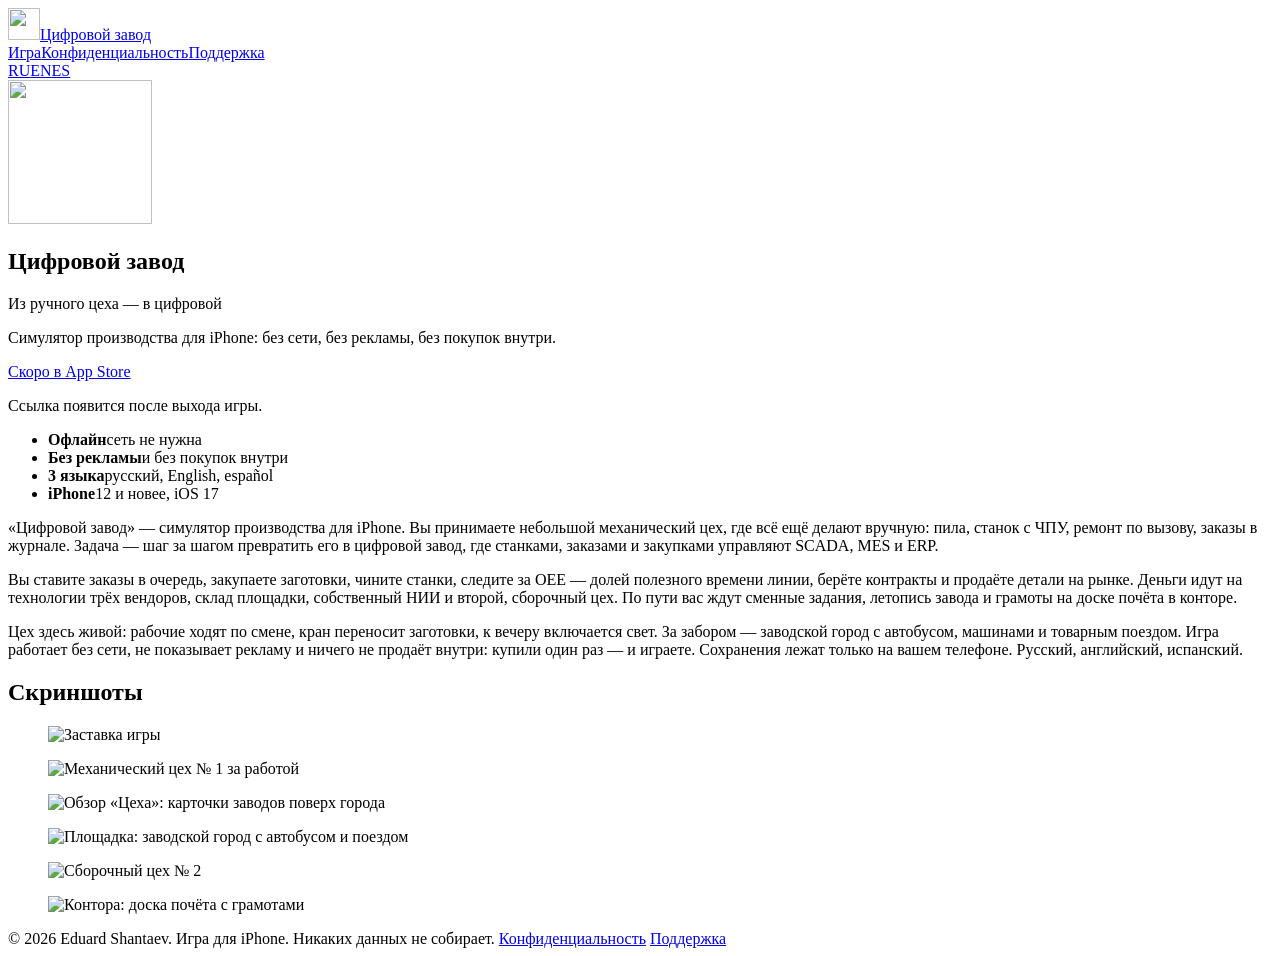
==== index.html @ 1a37a90a "site: root pages (ru) and README" ====
<!doctype html>
<html lang="ru">
<head>
<meta charset="utf-8">
<meta name="viewport" content="width=device-width, initial-scale=1">
<title>Цифровой завод — симулятор производства для iPhone</title>
<meta name="description" content="Цифровой завод: симулятор производства для iPhone. Из ручного цеха — в цифровой. Без сети, без рекламы, без покупок внутри.">
<meta name="theme-color" content="#1b1c1e">
<link rel="icon" type="image/png" href="assets/icon-64.png">
<link rel="stylesheet" href="assets/style.css">
</head>
<body>
<header class="top">
<div class="wrap">
<a class="brand" href="index.html"><img src="assets/icon-64.png" alt="" width="32" height="32"><span>Цифровой завод</span></a>
<nav aria-label="Цифровой завод"><a href="index.html" aria-current="page">Игра</a><a href="privacy.html">Конфиденциальность</a><a href="support.html">Поддержка</a></nav>
<div class="langs" role="group" aria-label="Language"><a href="index.html" hreflang="ru" lang="ru" aria-current="true">RU</a><a href="en/index.html" hreflang="en" lang="en">EN</a><a href="es/index.html" hreflang="es" lang="es">ES</a></div>
</div>
</header>
<main>
<section class="hero">
<img class="icon" src="assets/icon-512.png" width="144" height="144" alt="">
<h1>Цифровой завод</h1>
<p class="tagline">Из ручного цеха — в цифровой</p>
<p class="lead">Симулятор производства для iPhone: без сети, без рекламы, без покупок внутри.</p>
<a class="btn" href="#" aria-disabled="true">Скоро в App Store</a>
<p class="note">Ссылка появится после выхода игры.</p>
</section>
<div class="wrap">
<ul class="facts"><li><strong>Офлайн</strong><span>сеть не нужна</span></li><li><strong>Без рекламы</strong><span>и без покупок внутри</span></li><li><strong>3 языка</strong><span>русский, English, español</span></li><li><strong>iPhone</strong><span>12 и новее, iOS 17</span></li></ul>
<section class="about">
<p>«Цифровой завод» — симулятор производства для iPhone. Вы принимаете небольшой механический цех, где всё ещё делают вручную: пила, станок с ЧПУ, ремонт по вызову, заказы в журнале. Задача — шаг за шагом превратить его в цифровой завод, где станками, заказами и закупками управляют SCADA, MES и ERP.</p><p>Вы ставите заказы в очередь, закупаете заготовки, чините станки, следите за OEE — долей полезного времени линии, берёте контракты и продаёте детали на рынке. Деньги идут на технологии трёх вендоров, склад площадки, собственный НИИ и второй, сборочный цех. По пути вас ждут сменные задания, летопись завода и грамоты на доске почёта в конторе.</p><p>Цех здесь живой: рабочие ходят по смене, кран переносит заготовки, к вечеру включается свет. За забором — заводской город с автобусом, машинами и товарным поездом. Игра работает без сети, не показывает рекламу и ничего не продаёт внутри: купили один раз — и играете. Сохранения лежат только на вашем телефоне. Русский, английский, испанский.</p>
</section>
<section aria-labelledby="shots">
<h2 id="shots">Скриншоты</h2>
<div class="shots" tabindex="0" role="region" aria-labelledby="shots"><figure><img src="assets/shots/ru/1.jpg" width="540" height="1174" alt="Заставка игры" loading="lazy"></figure><figure><img src="assets/shots/ru/2.jpg" width="540" height="1174" alt="Механический цех № 1 за работой" loading="lazy"></figure><figure><img src="assets/shots/ru/3.jpg" width="540" height="1174" alt="Обзор «Цеха»: карточки заводов поверх города" loading="lazy"></figure><figure><img src="assets/shots/ru/4.jpg" width="540" height="1174" alt="Площадка: заводской город с автобусом и поездом" loading="lazy"></figure><figure><img src="assets/shots/ru/5.jpg" width="540" height="1174" alt="Сборочный цех № 2" loading="lazy"></figure><figure><img src="assets/shots/ru/6.jpg" width="540" height="1174" alt="Контора: доска почёта с грамотами" loading="lazy"></figure></div>
</section>
</div>
</main>
<footer>
<div class="wrap">
<span>© 2026 Eduard Shantaev. Игра для iPhone. Никаких данных не собирает.</span>
<a href="privacy.html">Конфиденциальность</a>
<a href="support.html">Поддержка</a>
</div>
</footer>
</body>
</html>
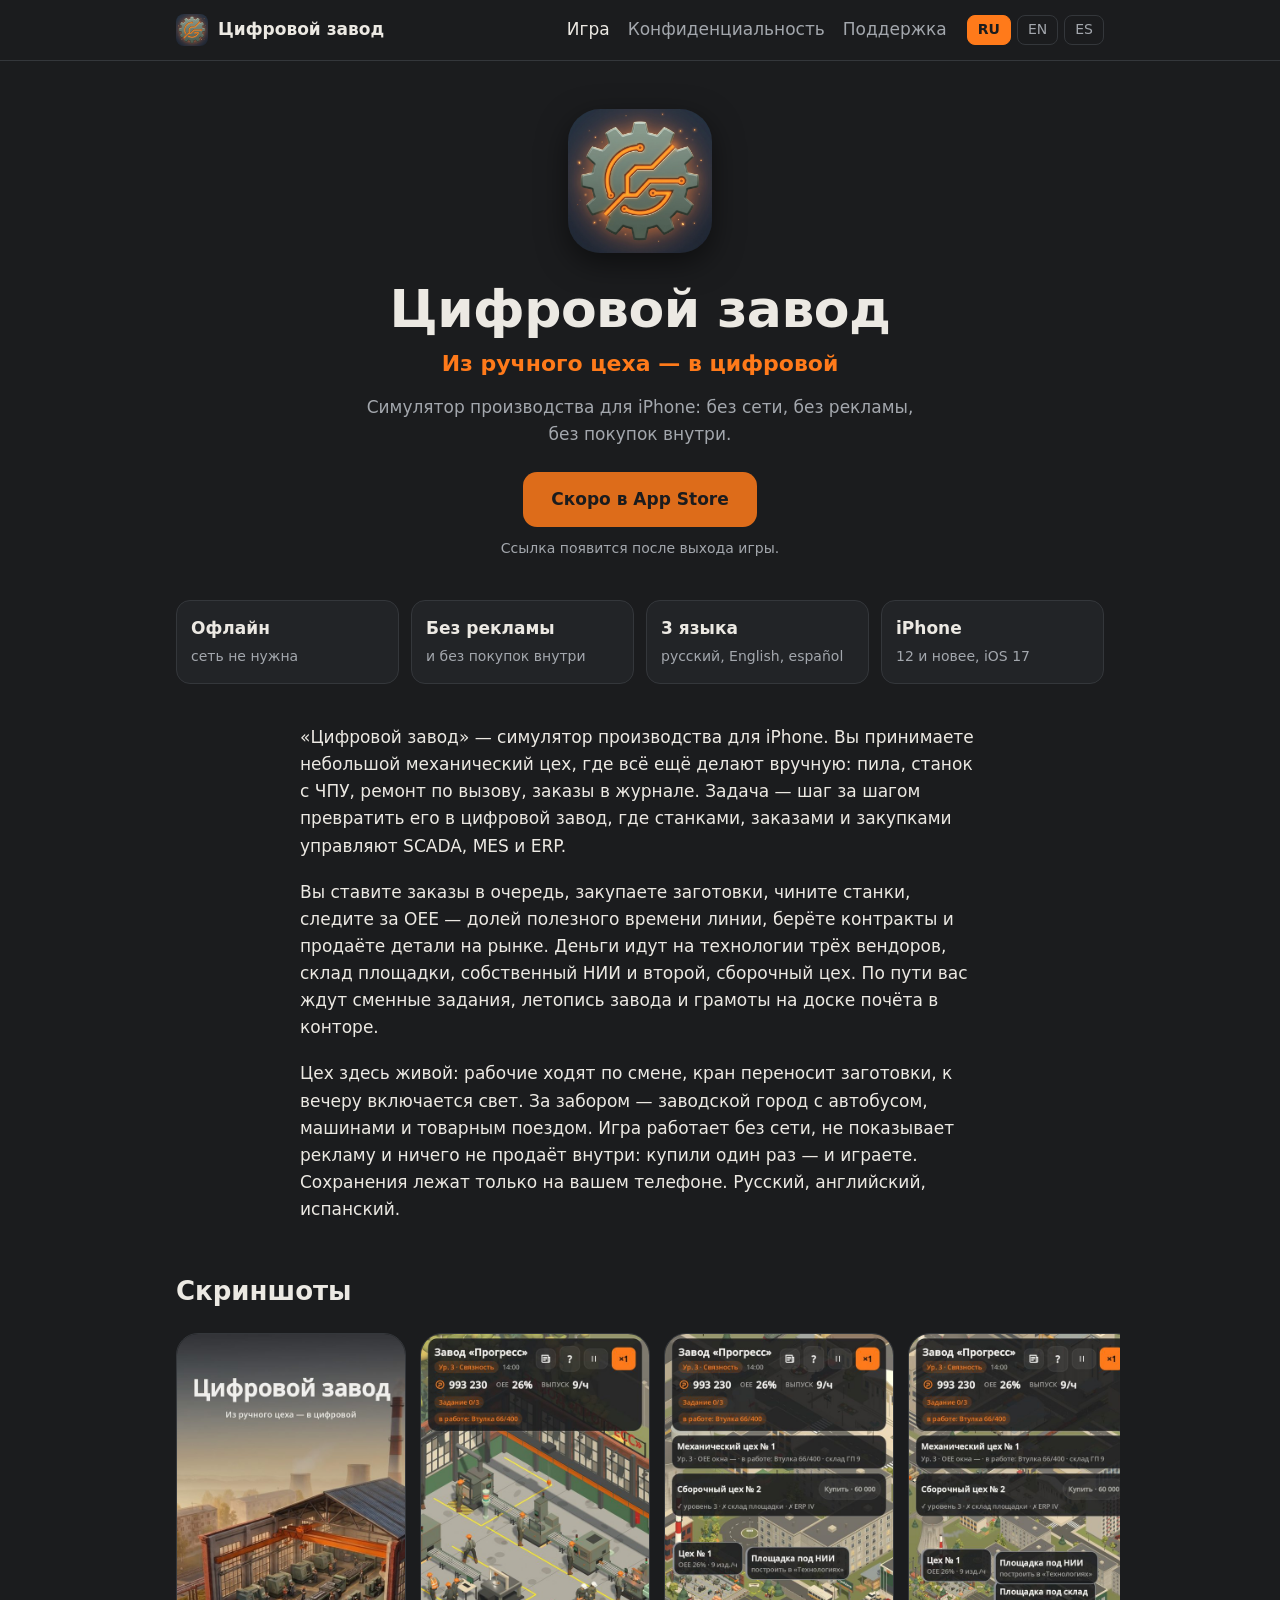
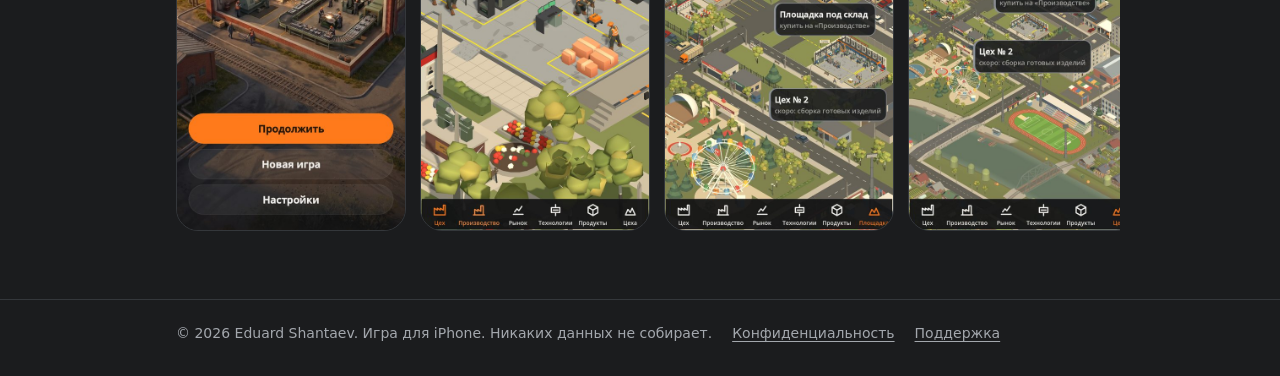
==== commit 10808205: "site: canonical, hreflang, og tags; README; .nojekyll" ====
--- a/index.html
+++ b/index.html
@@ -6,6 +6,21 @@
 <title>Цифровой завод — симулятор производства для iPhone</title>
 <meta name="description" content="Цифровой завод: симулятор производства для iPhone. Из ручного цеха — в цифровой. Без сети, без рекламы, без покупок внутри.">
 <meta name="theme-color" content="#1b1c1e">
+<link rel="canonical" href="https://shantaeveb.github.io/digital-plant-site/">
+<link rel="alternate" hreflang="ru" href="https://shantaeveb.github.io/digital-plant-site/">
+<link rel="alternate" hreflang="en" href="https://shantaeveb.github.io/digital-plant-site/en/">
+<link rel="alternate" hreflang="es" href="https://shantaeveb.github.io/digital-plant-site/es/">
+<link rel="alternate" hreflang="x-default" href="https://shantaeveb.github.io/digital-plant-site/">
+<link rel="apple-touch-icon" href="assets/icon-512.png">
+<meta property="og:type" content="website">
+<meta property="og:title" content="Цифровой завод — симулятор производства для iPhone">
+<meta property="og:description" content="Цифровой завод: симулятор производства для iPhone. Из ручного цеха — в цифровой. Без сети, без рекламы, без покупок внутри.">
+<meta property="og:url" content="https://shantaeveb.github.io/digital-plant-site/">
+<meta property="og:image" content="https://shantaeveb.github.io/digital-plant-site/assets/icon-512.png">
+<meta property="og:site_name" content="Цифровой завод">
+<meta property="og:locale" content="ru_RU">
+<meta property="og:locale:alternate" content="en_US">
+<meta property="og:locale:alternate" content="es_ES">
 <link rel="icon" type="image/png" href="assets/icon-64.png">
 <link rel="stylesheet" href="assets/style.css">
 </head>
--- a/assets/style.css
+++ b/assets/style.css
@@ -0,0 +1,68 @@
+:root {
+  --bg: #1b1c1e;
+  --panel: #222427;
+  --line: #34373b;
+  --ink: #ece9e3;
+  --muted: #a3a7ad;
+  --accent: #ff7a1a;
+  --accent-ink: #1b1c1e;
+  color-scheme: dark;
+}
+* { box-sizing: border-box; }
+html { -webkit-text-size-adjust: 100%; }
+body {
+  margin: 0;
+  background: var(--bg);
+  color: var(--ink);
+  font: 17px/1.6 -apple-system, BlinkMacSystemFont, "Segoe UI", system-ui, Roboto, "Helvetica Neue", Arial, sans-serif;
+}
+a { color: var(--accent); text-underline-offset: 3px; }
+a:hover { text-decoration-thickness: 2px; }
+a:focus-visible, summary:focus-visible, .btn:focus-visible, .shots:focus-visible { outline: 3px solid var(--accent); outline-offset: 3px; border-radius: 6px; }
+.wrap { max-width: 960px; margin: 0 auto; padding: 0 16px; }
+.top { border-bottom: 1px solid var(--line); }
+.top .wrap { display: flex; flex-wrap: wrap; align-items: center; gap: 8px 20px; padding-top: 14px; padding-bottom: 14px; }
+.brand { display: flex; align-items: center; gap: 10px; color: var(--ink); text-decoration: none; font-weight: 700; margin-right: auto; }
+.brand img { width: 32px; height: 32px; border-radius: 8px; }
+.top nav { display: flex; flex-wrap: wrap; gap: 4px 18px; }
+.top nav a { color: var(--muted); text-decoration: none; }
+.top nav a[aria-current="page"], .top nav a:hover { color: var(--ink); }
+.langs { display: flex; gap: 6px; }
+.langs a { border: 1px solid var(--line); border-radius: 8px; padding: 2px 10px; color: var(--muted); text-decoration: none; font-size: 14px; line-height: 1.7; }
+.langs a[aria-current="true"] { background: var(--accent); border-color: var(--accent); color: var(--accent-ink); font-weight: 700; }
+.hero { padding: 48px 16px 32px; text-align: center; }
+.hero img.icon { width: 144px; height: 144px; border-radius: 22.5%; box-shadow: 0 10px 30px rgba(0, 0, 0, 0.5); }
+h1 { font-size: clamp(32px, 7vw, 52px); line-height: 1.1; margin: 20px 0 8px; letter-spacing: -0.01em; }
+.tagline { color: var(--accent); font-size: clamp(18px, 3.6vw, 22px); margin: 0 0 12px; font-weight: 600; }
+.lead { color: var(--muted); max-width: 34em; margin: 0 auto 24px; }
+.btn { display: inline-block; background: var(--accent); color: var(--accent-ink); font-weight: 700; text-decoration: none; padding: 14px 28px; border-radius: 14px; min-height: 48px; }
+.btn[aria-disabled="true"] { opacity: 0.85; cursor: default; }
+.note { color: var(--muted); font-size: 14px; margin: 10px 0 0; }
+.facts { display: grid; grid-template-columns: repeat(4, 1fr); gap: 12px; list-style: none; padding: 0; margin: 8px 0 40px; }
+.facts li { background: var(--panel); border: 1px solid var(--line); border-radius: 14px; padding: 14px; }
+.facts strong { display: block; color: var(--ink); }
+.facts span { color: var(--muted); font-size: 14px; }
+.about { max-width: 40em; margin: 0 auto 48px; }
+.about p { margin: 0 0 1.1em; }
+h2 { font-size: 26px; margin: 0 0 16px; }
+.shots { display: flex; gap: 14px; overflow-x: auto; scroll-snap-type: x mandatory; padding: 4px 16px 20px; margin: 0 -16px 48px; -webkit-overflow-scrolling: touch; }
+.shots figure { flex: 0 0 auto; margin: 0; scroll-snap-align: center; }
+.shots img { display: block; width: 230px; height: auto; border-radius: 22px; border: 1px solid var(--line); background: var(--panel); }
+.page { max-width: 44em; padding-top: 40px; padding-bottom: 24px; }
+.page h1 { font-size: clamp(28px, 6vw, 40px); margin: 0 0 8px; }
+.page h2 { font-size: 21px; margin: 32px 0 8px; }
+.page p, .page li { margin: 0 0 0.9em; }
+.page ul { padding-left: 1.3em; }
+.meta { color: var(--muted); margin: 0 0 24px; }
+details { background: var(--panel); border: 1px solid var(--line); border-radius: 14px; margin: 0 0 10px; }
+summary { cursor: pointer; padding: 14px 16px; font-weight: 600; list-style-position: inside; min-height: 48px; }
+details p { padding: 0 16px 6px; margin: 0 0 10px; color: var(--ink); }
+footer { border-top: 1px solid var(--line); margin-top: 40px; color: var(--muted); font-size: 14px; }
+footer .wrap { padding-top: 22px; padding-bottom: 32px; display: flex; flex-wrap: wrap; gap: 6px 20px; }
+footer a { color: var(--muted); }
+@media (max-width: 680px) {
+  .facts { grid-template-columns: repeat(2, 1fr); }
+  .hero { padding-top: 32px; }
+  .shots img { width: 200px; }
+}
+@media (prefers-reduced-motion: no-preference) { .shots { scroll-behavior: smooth; } }
